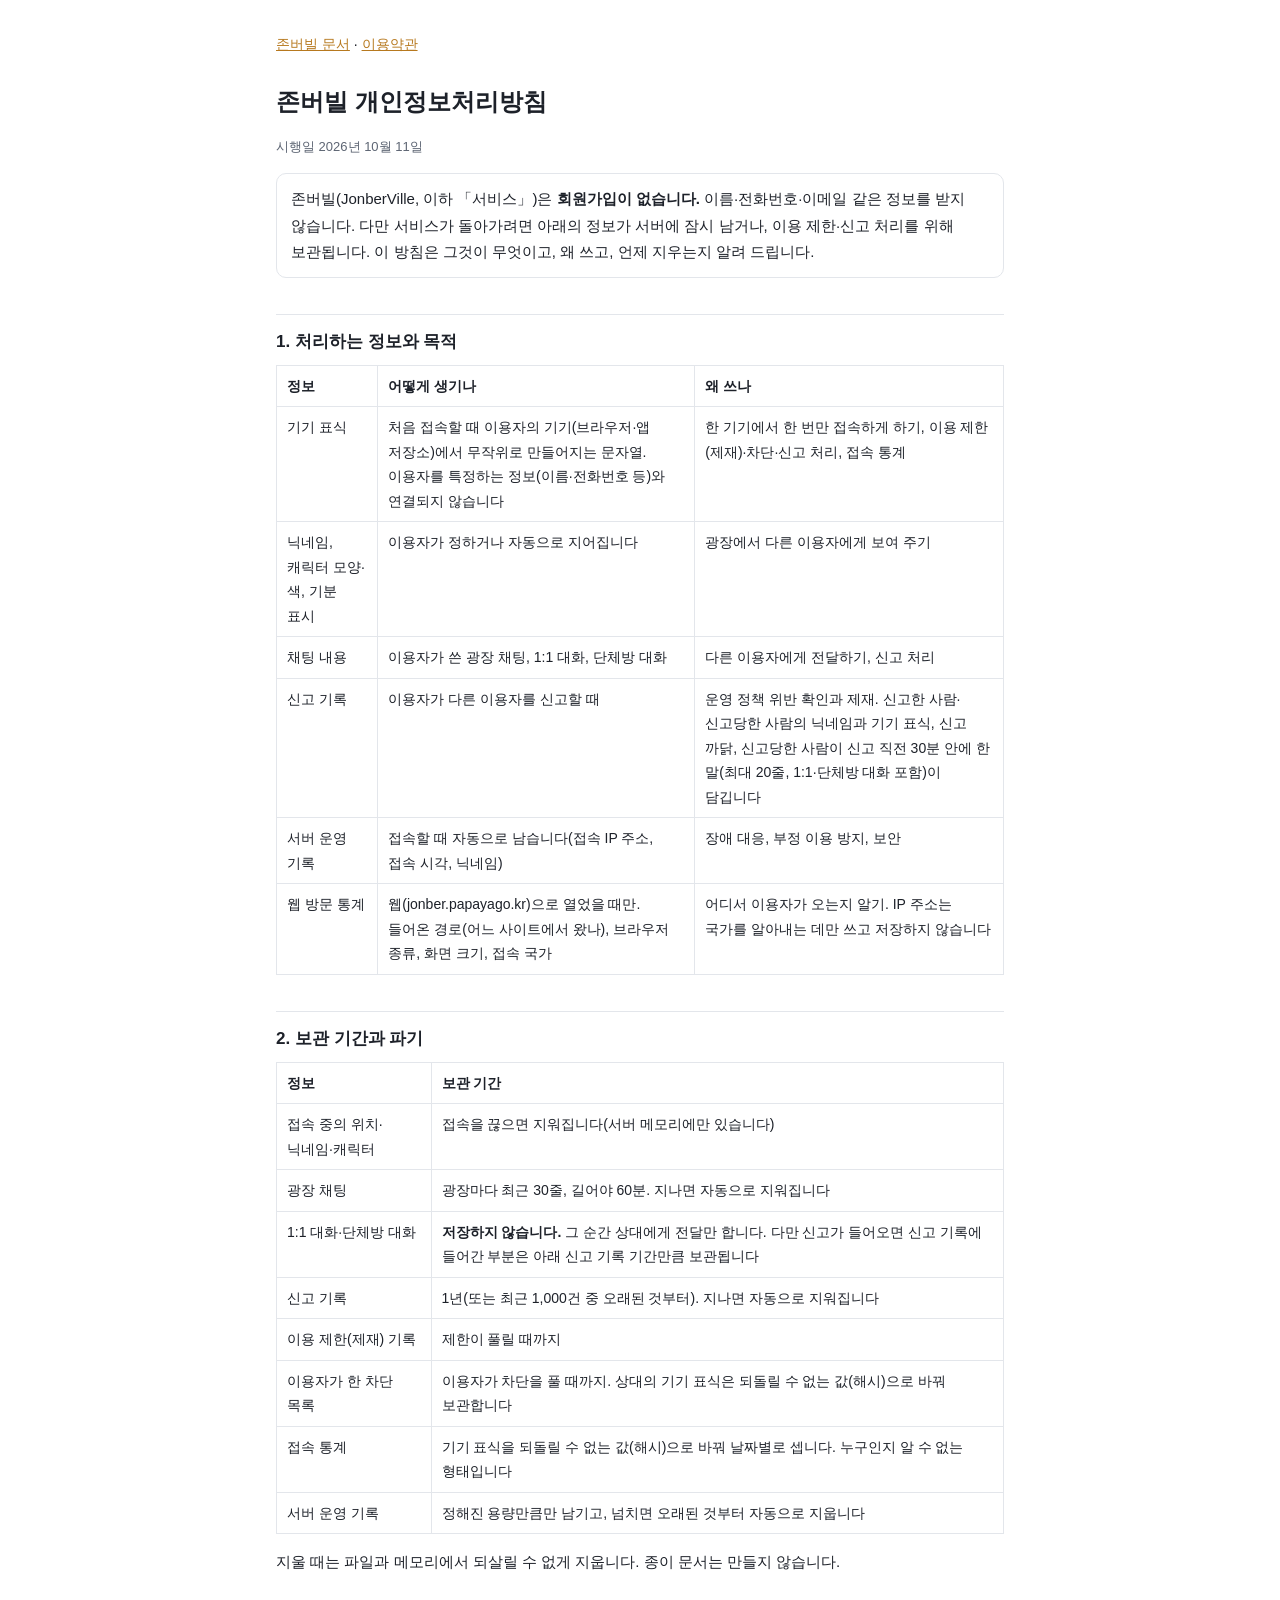
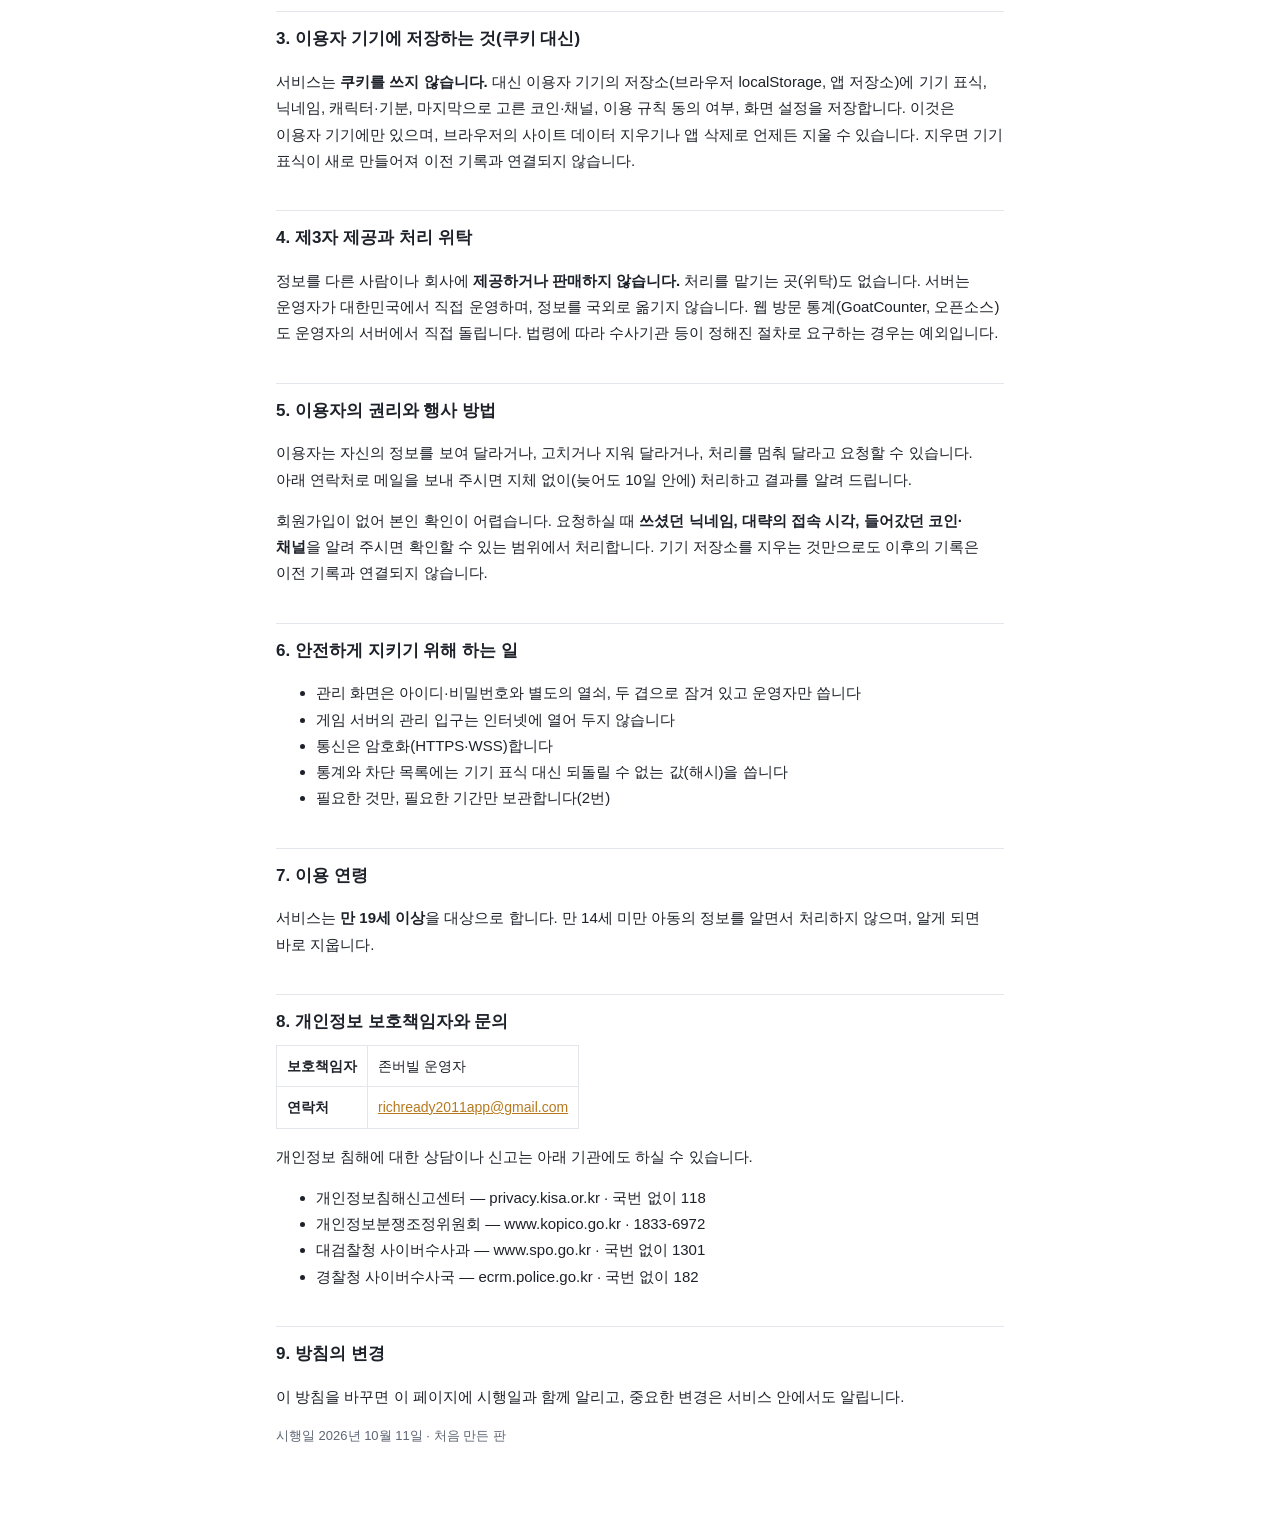
==== privacy.html @ bd095575 "존버빌 이용약관·개인정보처리방침 첫 판 (시행 2026-10-11) Co-Authored-By: Claude Opus 5.5 <noreply@anthropic.com>" ====
<!doctype html>
<html lang="ko">
<head>
<meta charset="utf-8">
<meta name="viewport" content="width=device-width, initial-scale=1">
<title>존버빌 개인정보처리방침</title>
<link rel="stylesheet" href="style.css">
</head>
<body>
<main>
<nav><a href="./">존버빌 문서</a> · <a href="terms.html">이용약관</a></nav>
<h1>존버빌 개인정보처리방침</h1>
<p class="meta">시행일 2026년 10월 11일</p>

<p class="lead">
존버빌(JonberVille, 이하 「서비스」)은 <b>회원가입이 없습니다.</b> 이름·전화번호·이메일 같은 정보를 받지 않습니다.
다만 서비스가 돌아가려면 아래의 정보가 서버에 잠시 남거나, 이용 제한·신고 처리를 위해 보관됩니다.
이 방침은 그것이 무엇이고, 왜 쓰고, 언제 지우는지 알려 드립니다.
</p>

<h2>1. 처리하는 정보와 목적</h2>
<table>
<tr><th>정보</th><th>어떻게 생기나</th><th>왜 쓰나</th></tr>
<tr><td>기기 표식</td><td>처음 접속할 때 이용자의 기기(브라우저·앱 저장소)에서 무작위로 만들어지는 문자열. 이용자를 특정하는 정보(이름·전화번호 등)와 연결되지 않습니다</td>
  <td>한 기기에서 한 번만 접속하게 하기, 이용 제한(제재)·차단·신고 처리, 접속 통계</td></tr>
<tr><td>닉네임, 캐릭터 모양·색, 기분 표시</td><td>이용자가 정하거나 자동으로 지어집니다</td><td>광장에서 다른 이용자에게 보여 주기</td></tr>
<tr><td>채팅 내용</td><td>이용자가 쓴 광장 채팅, 1:1 대화, 단체방 대화</td><td>다른 이용자에게 전달하기, 신고 처리</td></tr>
<tr><td>신고 기록</td><td>이용자가 다른 이용자를 신고할 때</td><td>운영 정책 위반 확인과 제재. 신고한 사람·신고당한 사람의 닉네임과 기기 표식, 신고 까닭, 신고당한 사람이 신고 직전 30분 안에 한 말(최대 20줄, 1:1·단체방 대화 포함)이 담깁니다</td></tr>
<tr><td>서버 운영 기록</td><td>접속할 때 자동으로 남습니다(접속 IP 주소, 접속 시각, 닉네임)</td><td>장애 대응, 부정 이용 방지, 보안</td></tr>
<tr><td>웹 방문 통계</td><td>웹(jonber.papayago.kr)으로 열었을 때만. 들어온 경로(어느 사이트에서 왔나), 브라우저 종류, 화면 크기, 접속 국가</td><td>어디서 이용자가 오는지 알기. IP 주소는 국가를 알아내는 데만 쓰고 저장하지 않습니다</td></tr>
</table>

<h2>2. 보관 기간과 파기</h2>
<table>
<tr><th>정보</th><th>보관 기간</th></tr>
<tr><td>접속 중의 위치·닉네임·캐릭터</td><td>접속을 끊으면 지워집니다(서버 메모리에만 있습니다)</td></tr>
<tr><td>광장 채팅</td><td>광장마다 최근 30줄, 길어야 60분. 지나면 자동으로 지워집니다</td></tr>
<tr><td>1:1 대화·단체방 대화</td><td><b>저장하지 않습니다.</b> 그 순간 상대에게 전달만 합니다. 다만 신고가 들어오면 신고 기록에 들어간 부분은 아래 신고 기록 기간만큼 보관됩니다</td></tr>
<tr><td>신고 기록</td><td>1년(또는 최근 1,000건 중 오래된 것부터). 지나면 자동으로 지워집니다</td></tr>
<tr><td>이용 제한(제재) 기록</td><td>제한이 풀릴 때까지</td></tr>
<tr><td>이용자가 한 차단 목록</td><td>이용자가 차단을 풀 때까지. 상대의 기기 표식은 되돌릴 수 없는 값(해시)으로 바꿔 보관합니다</td></tr>
<tr><td>접속 통계</td><td>기기 표식을 되돌릴 수 없는 값(해시)으로 바꿔 날짜별로 셉니다. 누구인지 알 수 없는 형태입니다</td></tr>
<tr><td>서버 운영 기록</td><td>정해진 용량만큼만 남기고, 넘치면 오래된 것부터 자동으로 지웁니다</td></tr>
</table>
<p>지울 때는 파일과 메모리에서 되살릴 수 없게 지웁니다. 종이 문서는 만들지 않습니다.</p>

<h2>3. 이용자 기기에 저장하는 것(쿠키 대신)</h2>
<p>서비스는 <b>쿠키를 쓰지 않습니다.</b> 대신 이용자 기기의 저장소(브라우저 localStorage, 앱 저장소)에
기기 표식, 닉네임, 캐릭터·기분, 마지막으로 고른 코인·채널, 이용 규칙 동의 여부, 화면 설정을 저장합니다.
이것은 이용자 기기에만 있으며, 브라우저의 사이트 데이터 지우기나 앱 삭제로 언제든 지울 수 있습니다.
지우면 기기 표식이 새로 만들어져 이전 기록과 연결되지 않습니다.</p>

<h2>4. 제3자 제공과 처리 위탁</h2>
<p>정보를 다른 사람이나 회사에 <b>제공하거나 판매하지 않습니다.</b> 처리를 맡기는 곳(위탁)도 없습니다.
서버는 운영자가 대한민국에서 직접 운영하며, 정보를 국외로 옮기지 않습니다.
웹 방문 통계(GoatCounter, 오픈소스)도 운영자의 서버에서 직접 돌립니다.
법령에 따라 수사기관 등이 정해진 절차로 요구하는 경우는 예외입니다.</p>

<h2>5. 이용자의 권리와 행사 방법</h2>
<p>이용자는 자신의 정보를 보여 달라거나, 고치거나 지워 달라거나, 처리를 멈춰 달라고 요청할 수 있습니다.
아래 연락처로 메일을 보내 주시면 지체 없이(늦어도 10일 안에) 처리하고 결과를 알려 드립니다.</p>
<p>회원가입이 없어 본인 확인이 어렵습니다. 요청하실 때 <b>쓰셨던 닉네임, 대략의 접속 시각, 들어갔던 코인·채널</b>을
알려 주시면 확인할 수 있는 범위에서 처리합니다. 기기 저장소를 지우는 것만으로도 이후의 기록은 이전 기록과 연결되지 않습니다.</p>

<h2>6. 안전하게 지키기 위해 하는 일</h2>
<ul>
<li>관리 화면은 아이디·비밀번호와 별도의 열쇠, 두 겹으로 잠겨 있고 운영자만 씁니다</li>
<li>게임 서버의 관리 입구는 인터넷에 열어 두지 않습니다</li>
<li>통신은 암호화(HTTPS·WSS)합니다</li>
<li>통계와 차단 목록에는 기기 표식 대신 되돌릴 수 없는 값(해시)을 씁니다</li>
<li>필요한 것만, 필요한 기간만 보관합니다(2번)</li>
</ul>

<h2>7. 이용 연령</h2>
<p>서비스는 <b>만 19세 이상</b>을 대상으로 합니다. 만 14세 미만 아동의 정보를 알면서 처리하지 않으며, 알게 되면 바로 지웁니다.</p>

<h2>8. 개인정보 보호책임자와 문의</h2>
<table>
<tr><th>보호책임자</th><td>존버빌 운영자</td></tr>
<tr><th>연락처</th><td><a href="mailto:richready2011app@gmail.com">richready2011app@gmail.com</a></td></tr>
</table>
<p>개인정보 침해에 대한 상담이나 신고는 아래 기관에도 하실 수 있습니다.</p>
<ul>
<li>개인정보침해신고센터 — privacy.kisa.or.kr · 국번 없이 118</li>
<li>개인정보분쟁조정위원회 — www.kopico.go.kr · 1833-6972</li>
<li>대검찰청 사이버수사과 — www.spo.go.kr · 국번 없이 1301</li>
<li>경찰청 사이버수사국 — ecrm.police.go.kr · 국번 없이 182</li>
</ul>

<h2>9. 방침의 변경</h2>
<p>이 방침을 바꾸면 이 페이지에 시행일과 함께 알리고, 중요한 변경은 서비스 안에서도 알립니다.</p>
<p class="meta">시행일 2026년 10월 11일 · 처음 만든 판</p>
</main>
</body>
</html>
---- style.css ----
:root {
  --bg: #ffffff;
  --text: #1d2129;
  --muted: #5d6573;
  --line: #e3e6eb;
  --accent: #b7791f;
  color-scheme: light dark;
}
@media (prefers-color-scheme: dark) {
  :root {
    --bg: #11141a;
    --text: #e6e8ec;
    --muted: #9aa3b2;
    --line: #2a2f3a;
    --accent: #f5b73d;
  }
}
* {
  box-sizing: border-box;
}
body {
  margin: 0;
  background: var(--bg);
  color: var(--text);
  font: 15px/1.75 -apple-system, BlinkMacSystemFont, 'Apple SD Gothic Neo', 'Noto Sans KR', 'Malgun Gothic', sans-serif;
  word-break: keep-all;
}
main {
  max-width: 760px;
  margin: 0 auto;
  padding: 32px 16px 64px;
}
h1 {
  margin: 0 0 4px;
  font-size: 24px;
}
h2 {
  margin: 36px 0 8px;
  padding-top: 12px;
  border-top: 1px solid var(--line);
  font-size: 17px;
}
.meta {
  color: var(--muted);
  font-size: 13px;
}
a {
  color: var(--accent);
}
table {
  width: 100%;
  border-collapse: collapse;
  font-size: 14px;
  display: block;
  overflow-x: auto;
}
th,
td {
  padding: 8px 10px;
  border: 1px solid var(--line);
  text-align: left;
  vertical-align: top;
}
th {
  white-space: nowrap;
}
.lead {
  padding: 12px 14px;
  border: 1px solid var(--line);
  border-radius: 10px;
}
nav {
  margin-bottom: 24px;
  font-size: 14px;
}
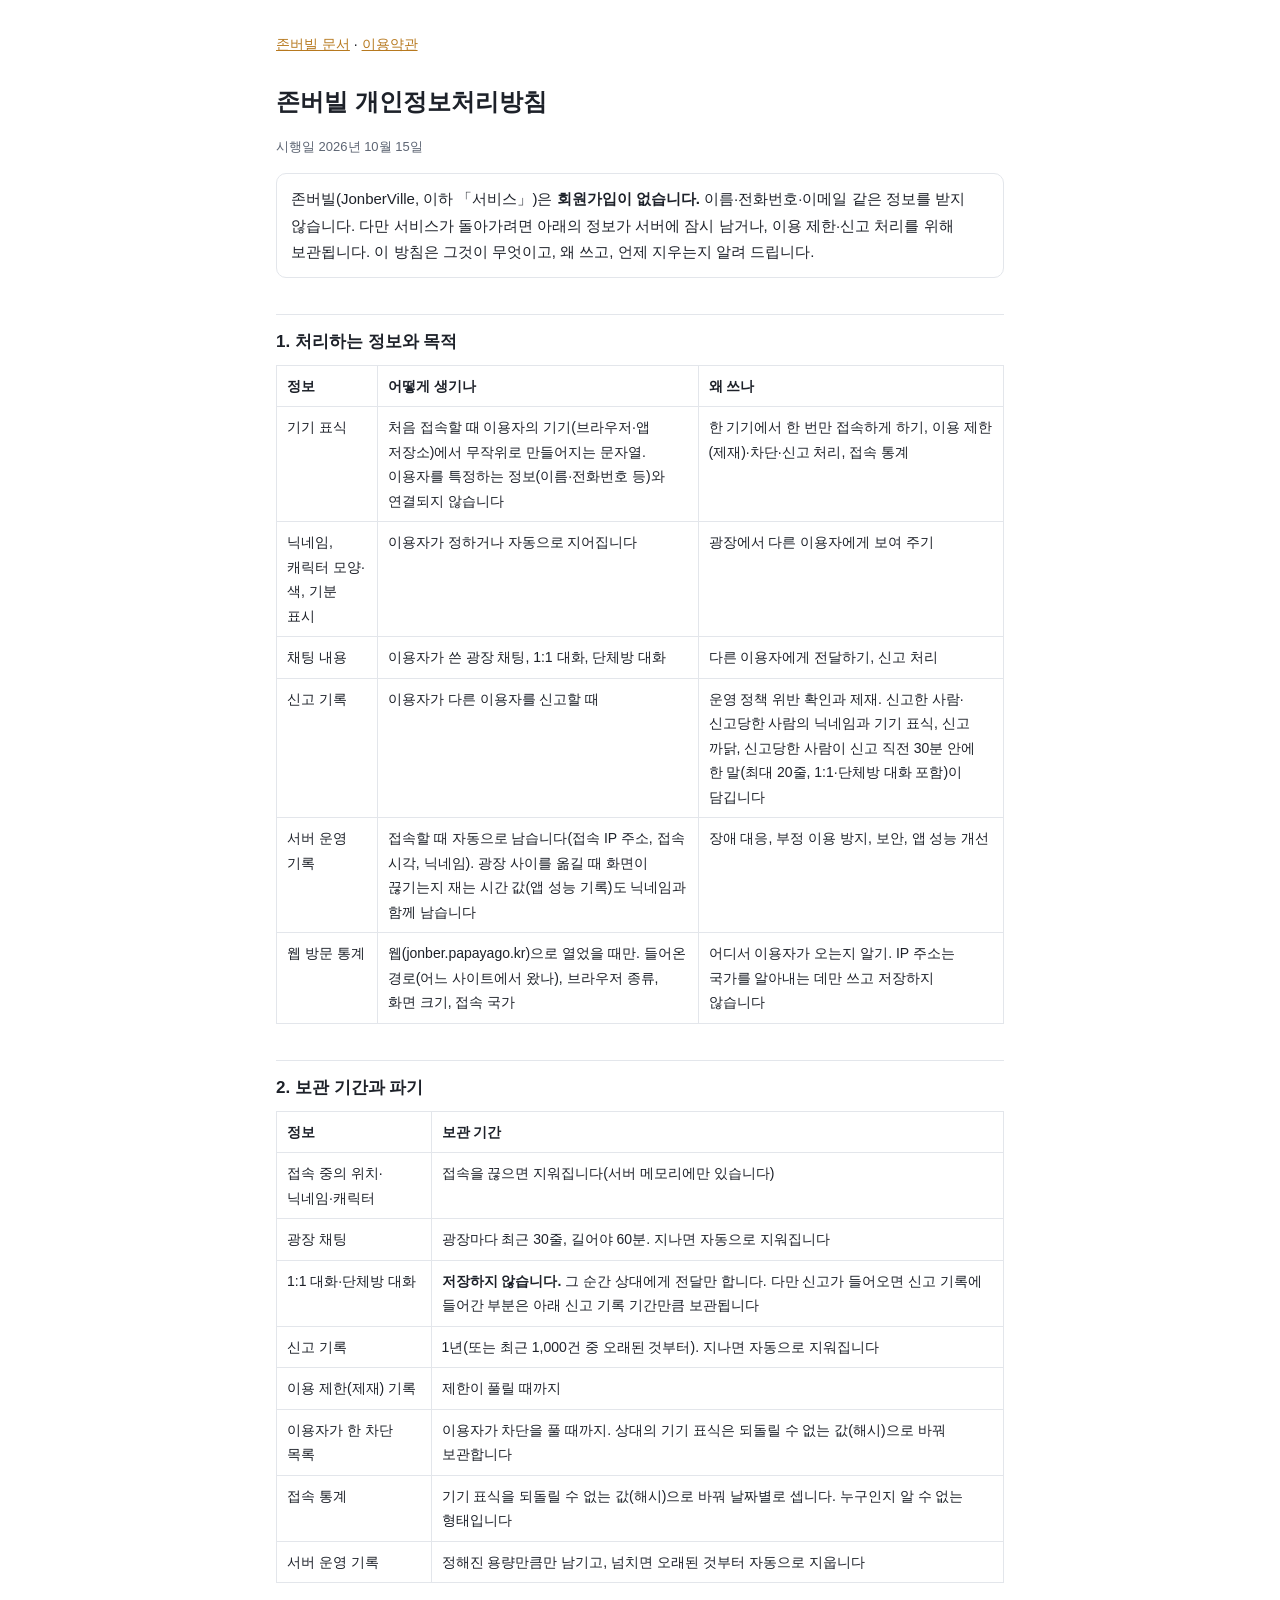
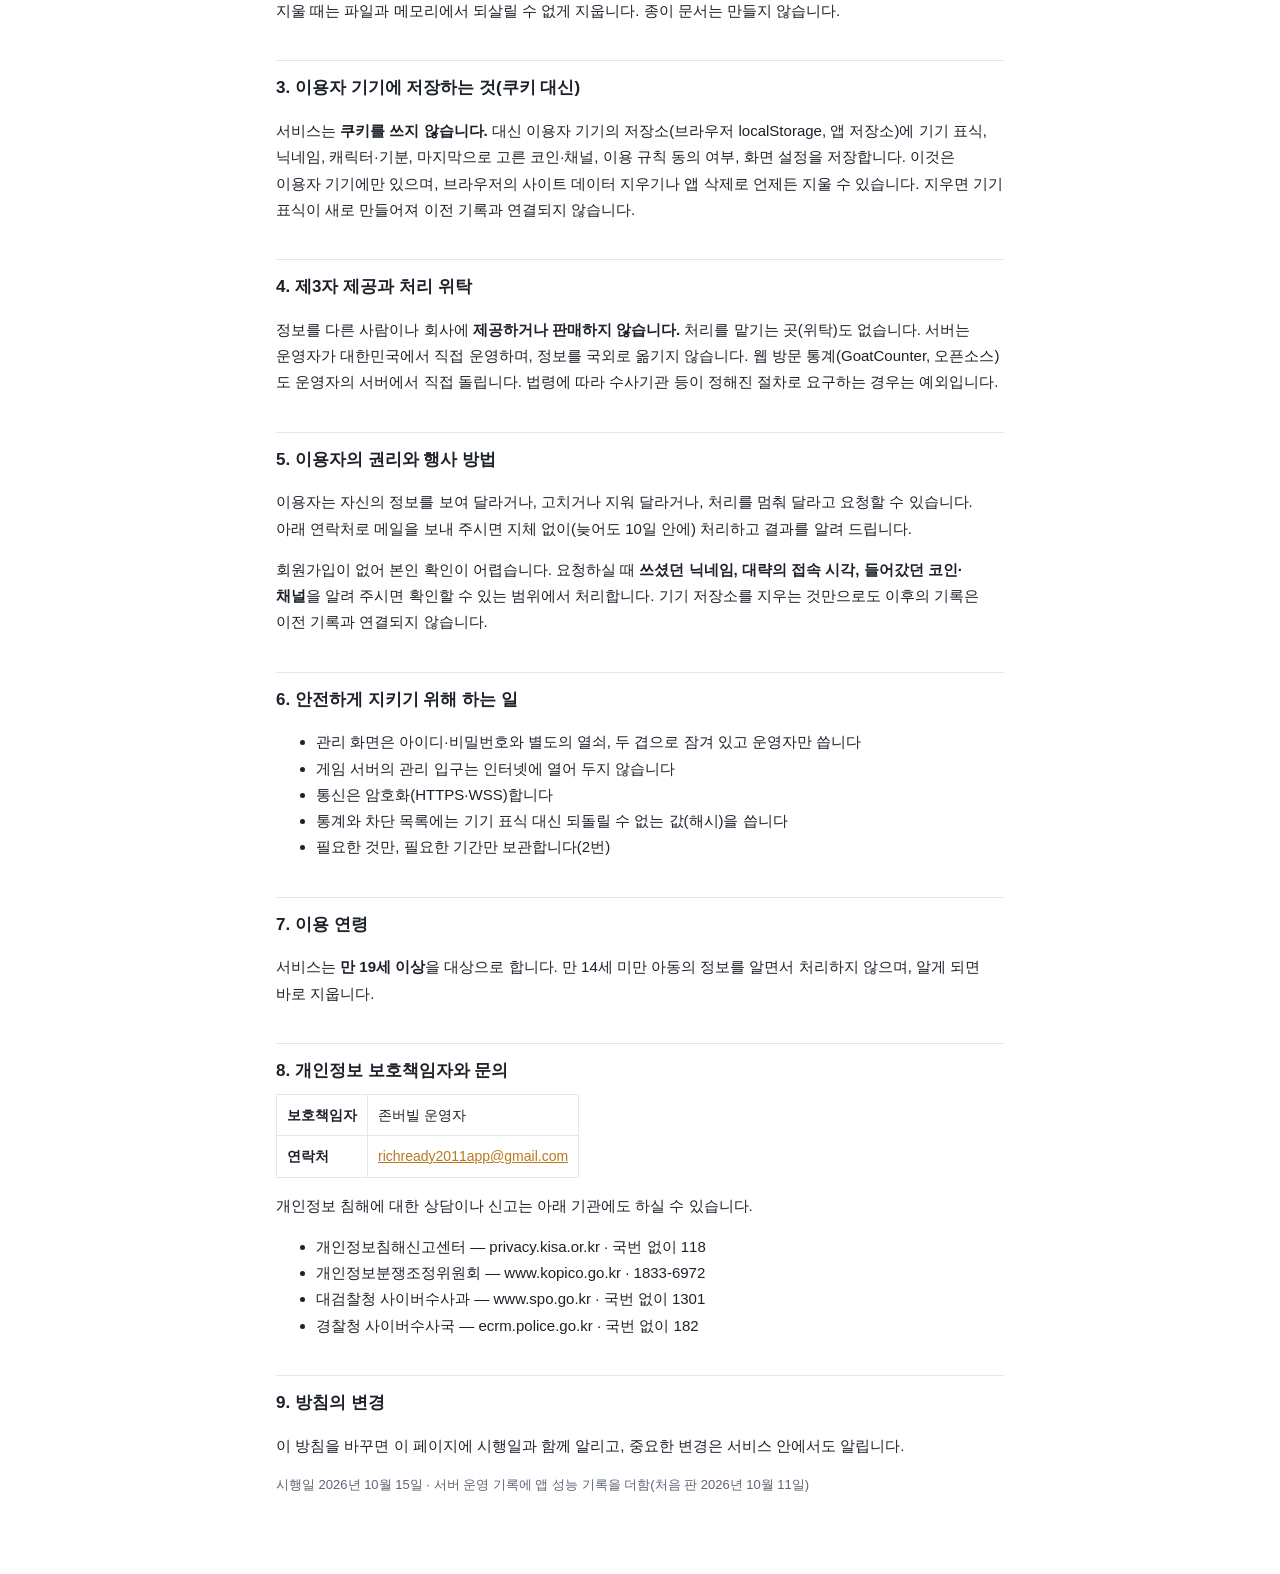
==== commit f4835389: "방침: 서버 운영 기록에 앱 성능 기록(광장 옮길 때 화면 끊김 시간 값)을 더한다 — 시행 2026-10-15 Co-Authored-By: Claude Opus 5.5 <nore" ====
--- a/privacy.html
+++ b/privacy.html
@@ -10,7 +10,7 @@
 <main>
 <nav><a href="./">존버빌 문서</a> · <a href="terms.html">이용약관</a></nav>
 <h1>존버빌 개인정보처리방침</h1>
-<p class="meta">시행일 2026년 10월 11일</p>
+<p class="meta">시행일 2026년 10월 15일</p>
 
 <p class="lead">
 존버빌(JonberVille, 이하 「서비스」)은 <b>회원가입이 없습니다.</b> 이름·전화번호·이메일 같은 정보를 받지 않습니다.
@@ -26,7 +26,7 @@
 <tr><td>닉네임, 캐릭터 모양·색, 기분 표시</td><td>이용자가 정하거나 자동으로 지어집니다</td><td>광장에서 다른 이용자에게 보여 주기</td></tr>
 <tr><td>채팅 내용</td><td>이용자가 쓴 광장 채팅, 1:1 대화, 단체방 대화</td><td>다른 이용자에게 전달하기, 신고 처리</td></tr>
 <tr><td>신고 기록</td><td>이용자가 다른 이용자를 신고할 때</td><td>운영 정책 위반 확인과 제재. 신고한 사람·신고당한 사람의 닉네임과 기기 표식, 신고 까닭, 신고당한 사람이 신고 직전 30분 안에 한 말(최대 20줄, 1:1·단체방 대화 포함)이 담깁니다</td></tr>
-<tr><td>서버 운영 기록</td><td>접속할 때 자동으로 남습니다(접속 IP 주소, 접속 시각, 닉네임)</td><td>장애 대응, 부정 이용 방지, 보안</td></tr>
+<tr><td>서버 운영 기록</td><td>접속할 때 자동으로 남습니다(접속 IP 주소, 접속 시각, 닉네임). 광장 사이를 옮길 때 화면이 끊기는지 재는 시간 값(앱 성능 기록)도 닉네임과 함께 남습니다</td><td>장애 대응, 부정 이용 방지, 보안, 앱 성능 개선</td></tr>
 <tr><td>웹 방문 통계</td><td>웹(jonber.papayago.kr)으로 열었을 때만. 들어온 경로(어느 사이트에서 왔나), 브라우저 종류, 화면 크기, 접속 국가</td><td>어디서 이용자가 오는지 알기. IP 주소는 국가를 알아내는 데만 쓰고 저장하지 않습니다</td></tr>
 </table>
 
@@ -89,7 +89,7 @@
 
 <h2>9. 방침의 변경</h2>
 <p>이 방침을 바꾸면 이 페이지에 시행일과 함께 알리고, 중요한 변경은 서비스 안에서도 알립니다.</p>
-<p class="meta">시행일 2026년 10월 11일 · 처음 만든 판</p>
+<p class="meta">시행일 2026년 10월 15일 · 서버 운영 기록에 앱 성능 기록을 더함(처음 판 2026년 10월 11일)</p>
 </main>
 </body>
 </html>
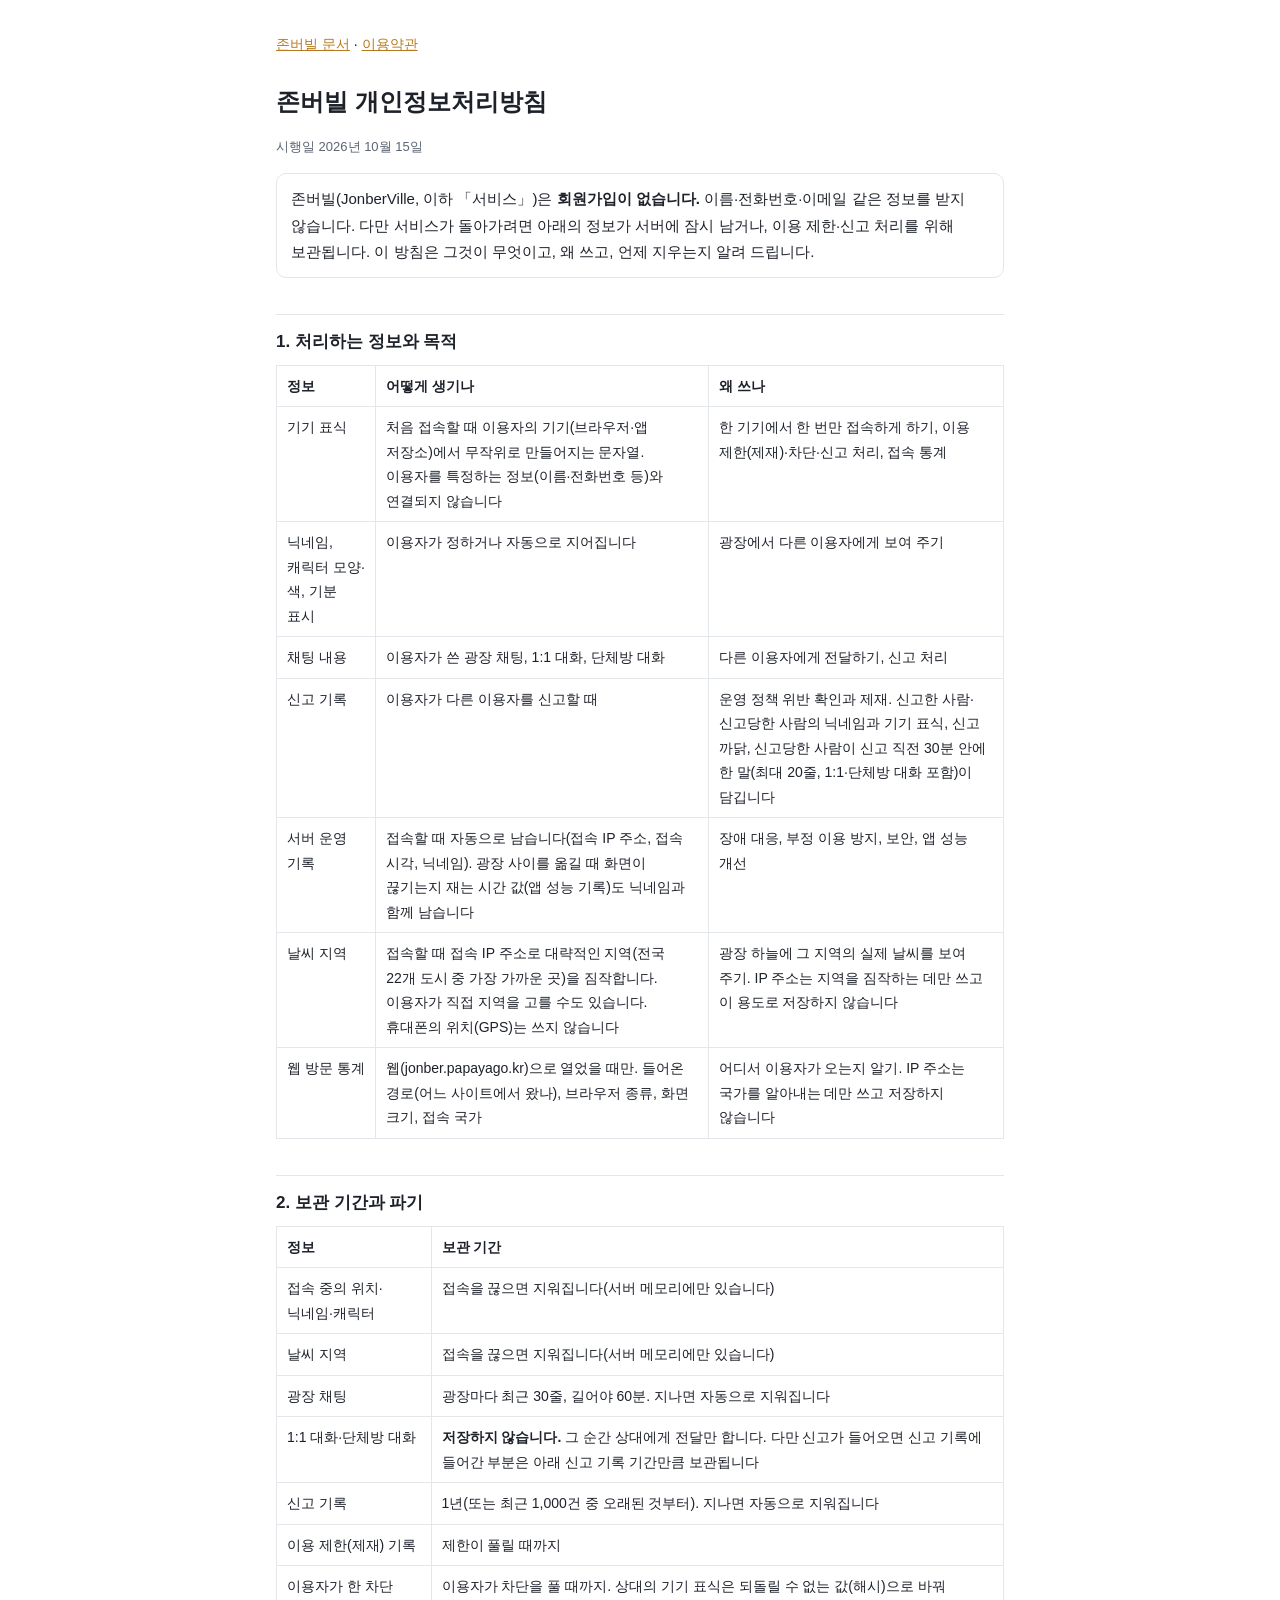
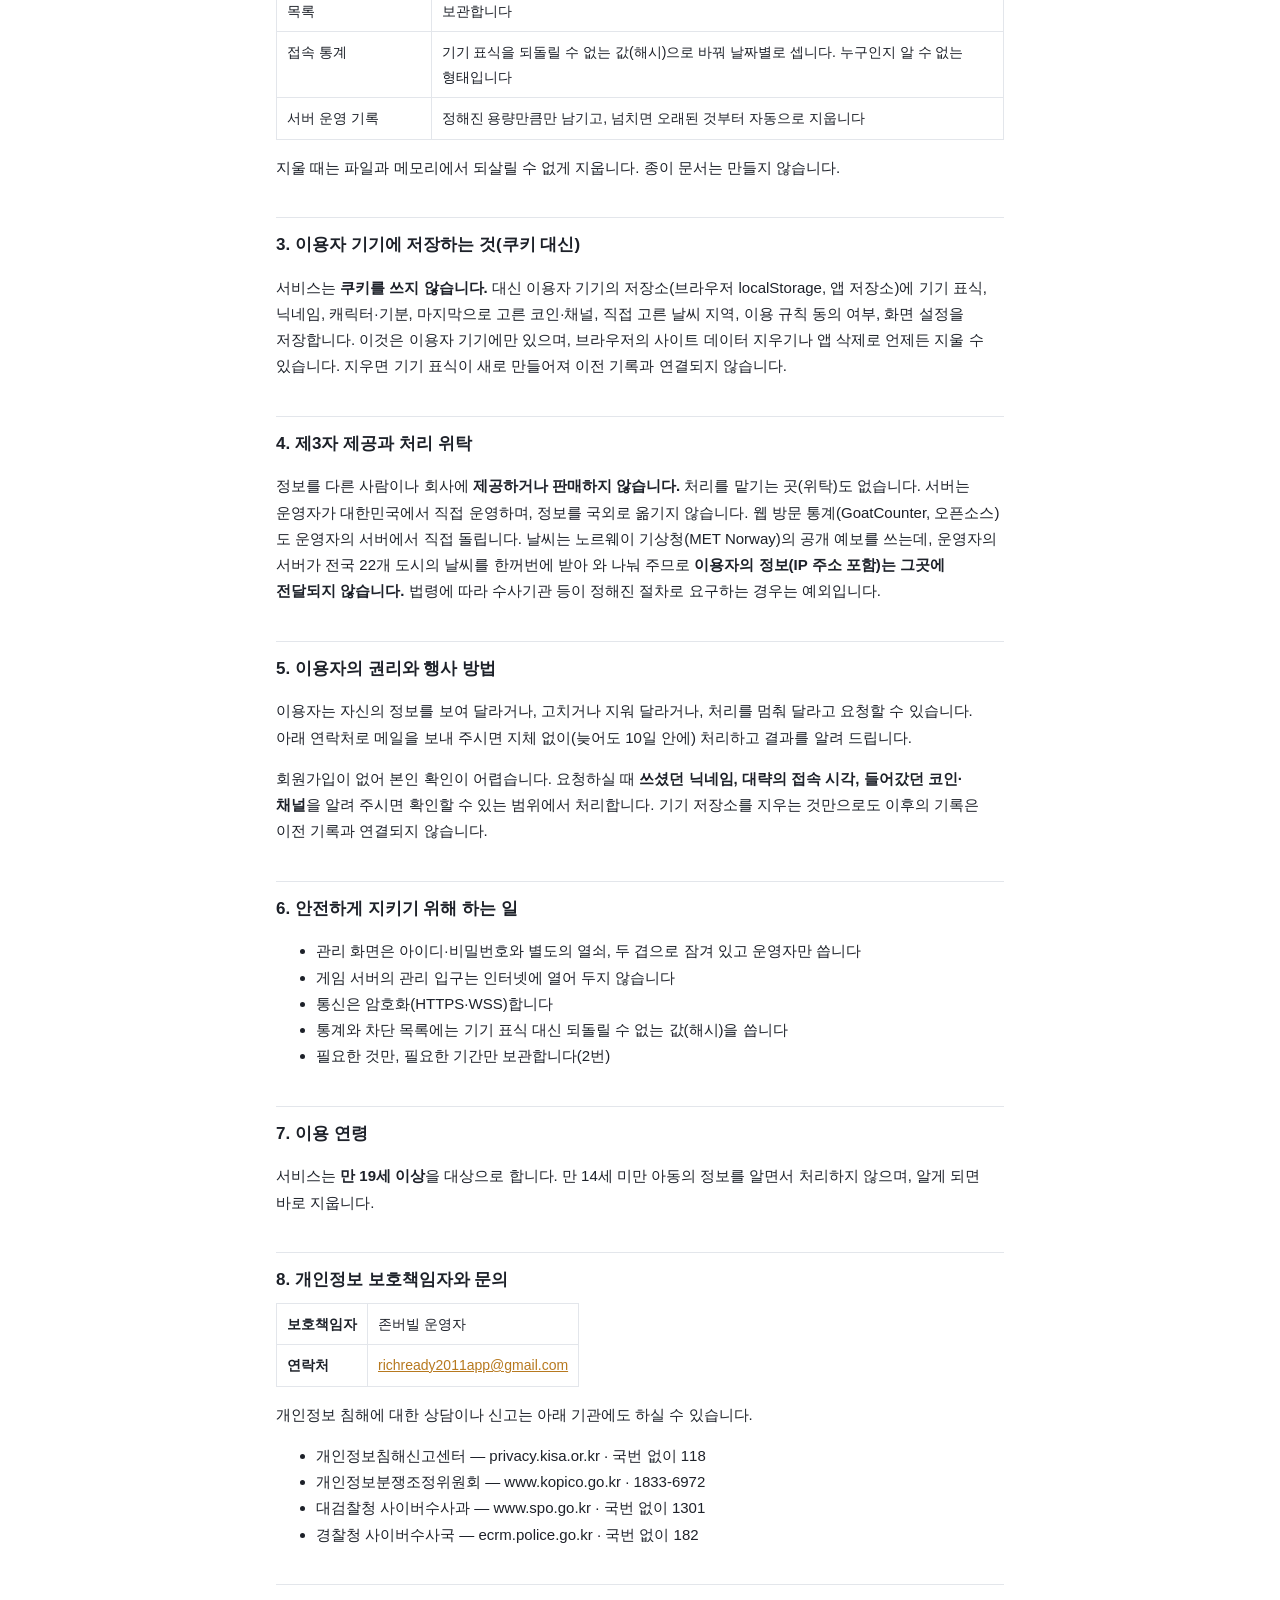
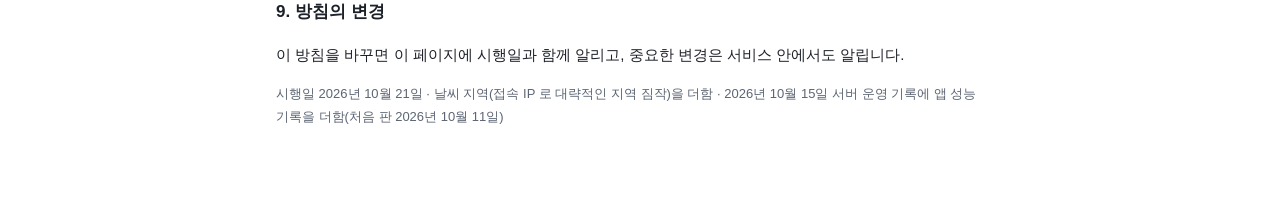
==== commit 4b154b0d: "방침: 날씨 지역(접속 IP 로 전국 22개 도시 중 하나 짐작, 저장 안 함, 날씨 업체에 이용자 정보 안 감)을 더한다 — 시행 2026-10-21 Co-Authored-By:" ====
--- a/privacy.html
+++ b/privacy.html
@@ -27,6 +27,7 @@
 <tr><td>채팅 내용</td><td>이용자가 쓴 광장 채팅, 1:1 대화, 단체방 대화</td><td>다른 이용자에게 전달하기, 신고 처리</td></tr>
 <tr><td>신고 기록</td><td>이용자가 다른 이용자를 신고할 때</td><td>운영 정책 위반 확인과 제재. 신고한 사람·신고당한 사람의 닉네임과 기기 표식, 신고 까닭, 신고당한 사람이 신고 직전 30분 안에 한 말(최대 20줄, 1:1·단체방 대화 포함)이 담깁니다</td></tr>
 <tr><td>서버 운영 기록</td><td>접속할 때 자동으로 남습니다(접속 IP 주소, 접속 시각, 닉네임). 광장 사이를 옮길 때 화면이 끊기는지 재는 시간 값(앱 성능 기록)도 닉네임과 함께 남습니다</td><td>장애 대응, 부정 이용 방지, 보안, 앱 성능 개선</td></tr>
+<tr><td>날씨 지역</td><td>접속할 때 접속 IP 주소로 대략적인 지역(전국 22개 도시 중 가장 가까운 곳)을 짐작합니다. 이용자가 직접 지역을 고를 수도 있습니다. 휴대폰의 위치(GPS)는 쓰지 않습니다</td><td>광장 하늘에 그 지역의 실제 날씨를 보여 주기. IP 주소는 지역을 짐작하는 데만 쓰고 이 용도로 저장하지 않습니다</td></tr>
 <tr><td>웹 방문 통계</td><td>웹(jonber.papayago.kr)으로 열었을 때만. 들어온 경로(어느 사이트에서 왔나), 브라우저 종류, 화면 크기, 접속 국가</td><td>어디서 이용자가 오는지 알기. IP 주소는 국가를 알아내는 데만 쓰고 저장하지 않습니다</td></tr>
 </table>
 
@@ -34,6 +35,7 @@
 <table>
 <tr><th>정보</th><th>보관 기간</th></tr>
 <tr><td>접속 중의 위치·닉네임·캐릭터</td><td>접속을 끊으면 지워집니다(서버 메모리에만 있습니다)</td></tr>
+<tr><td>날씨 지역</td><td>접속을 끊으면 지워집니다(서버 메모리에만 있습니다)</td></tr>
 <tr><td>광장 채팅</td><td>광장마다 최근 30줄, 길어야 60분. 지나면 자동으로 지워집니다</td></tr>
 <tr><td>1:1 대화·단체방 대화</td><td><b>저장하지 않습니다.</b> 그 순간 상대에게 전달만 합니다. 다만 신고가 들어오면 신고 기록에 들어간 부분은 아래 신고 기록 기간만큼 보관됩니다</td></tr>
 <tr><td>신고 기록</td><td>1년(또는 최근 1,000건 중 오래된 것부터). 지나면 자동으로 지워집니다</td></tr>
@@ -46,7 +48,7 @@
 
 <h2>3. 이용자 기기에 저장하는 것(쿠키 대신)</h2>
 <p>서비스는 <b>쿠키를 쓰지 않습니다.</b> 대신 이용자 기기의 저장소(브라우저 localStorage, 앱 저장소)에
-기기 표식, 닉네임, 캐릭터·기분, 마지막으로 고른 코인·채널, 이용 규칙 동의 여부, 화면 설정을 저장합니다.
+기기 표식, 닉네임, 캐릭터·기분, 마지막으로 고른 코인·채널, 직접 고른 날씨 지역, 이용 규칙 동의 여부, 화면 설정을 저장합니다.
 이것은 이용자 기기에만 있으며, 브라우저의 사이트 데이터 지우기나 앱 삭제로 언제든 지울 수 있습니다.
 지우면 기기 표식이 새로 만들어져 이전 기록과 연결되지 않습니다.</p>
 
@@ -54,6 +56,8 @@
 <p>정보를 다른 사람이나 회사에 <b>제공하거나 판매하지 않습니다.</b> 처리를 맡기는 곳(위탁)도 없습니다.
 서버는 운영자가 대한민국에서 직접 운영하며, 정보를 국외로 옮기지 않습니다.
 웹 방문 통계(GoatCounter, 오픈소스)도 운영자의 서버에서 직접 돌립니다.
+날씨는 노르웨이 기상청(MET Norway)의 공개 예보를 쓰는데, 운영자의 서버가 전국 22개 도시의 날씨를 한꺼번에 받아 와
+나눠 주므로 <b>이용자의 정보(IP 주소 포함)는 그곳에 전달되지 않습니다.</b>
 법령에 따라 수사기관 등이 정해진 절차로 요구하는 경우는 예외입니다.</p>
 
 <h2>5. 이용자의 권리와 행사 방법</h2>
@@ -89,7 +93,7 @@
 
 <h2>9. 방침의 변경</h2>
 <p>이 방침을 바꾸면 이 페이지에 시행일과 함께 알리고, 중요한 변경은 서비스 안에서도 알립니다.</p>
-<p class="meta">시행일 2026년 10월 15일 · 서버 운영 기록에 앱 성능 기록을 더함(처음 판 2026년 10월 11일)</p>
+<p class="meta">시행일 2026년 10월 21일 · 날씨 지역(접속 IP 로 대략적인 지역 짐작)을 더함 · 2026년 10월 15일 서버 운영 기록에 앱 성능 기록을 더함(처음 판 2026년 10월 11일)</p>
 </main>
 </body>
 </html>
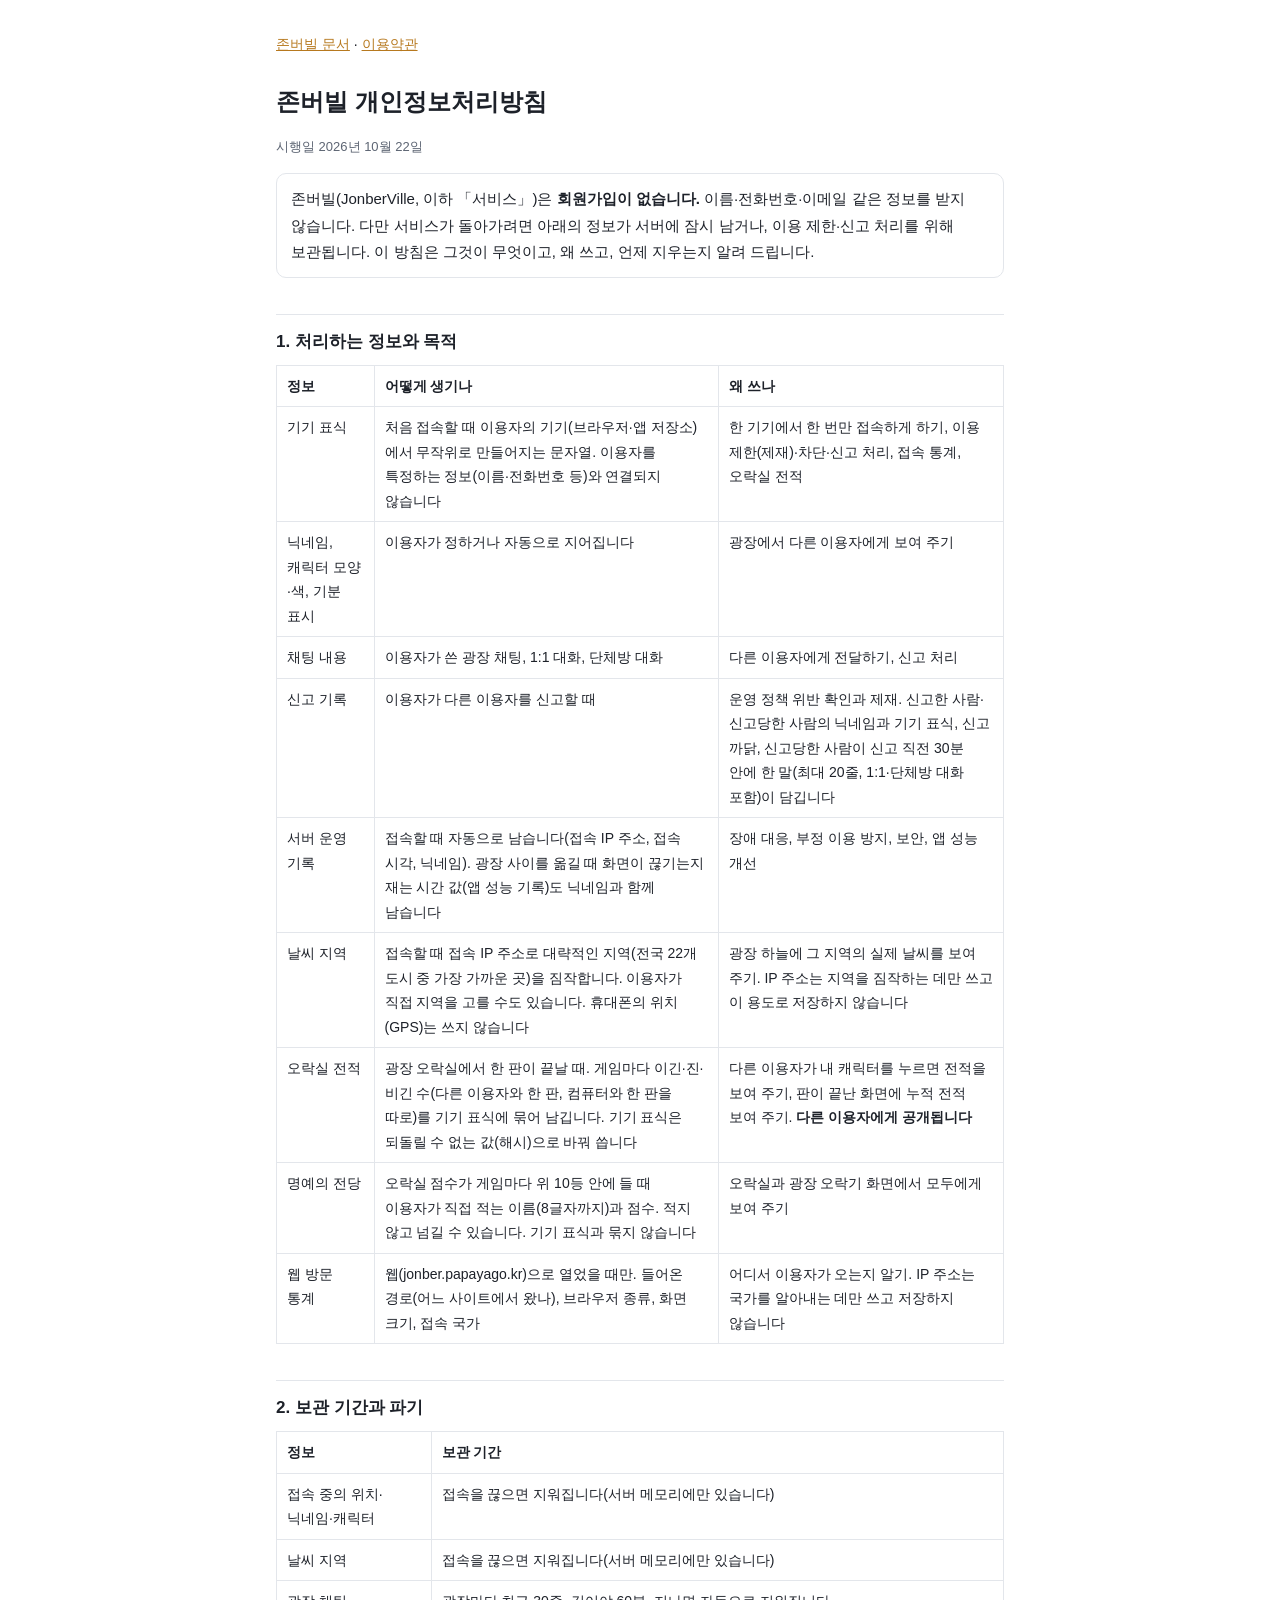
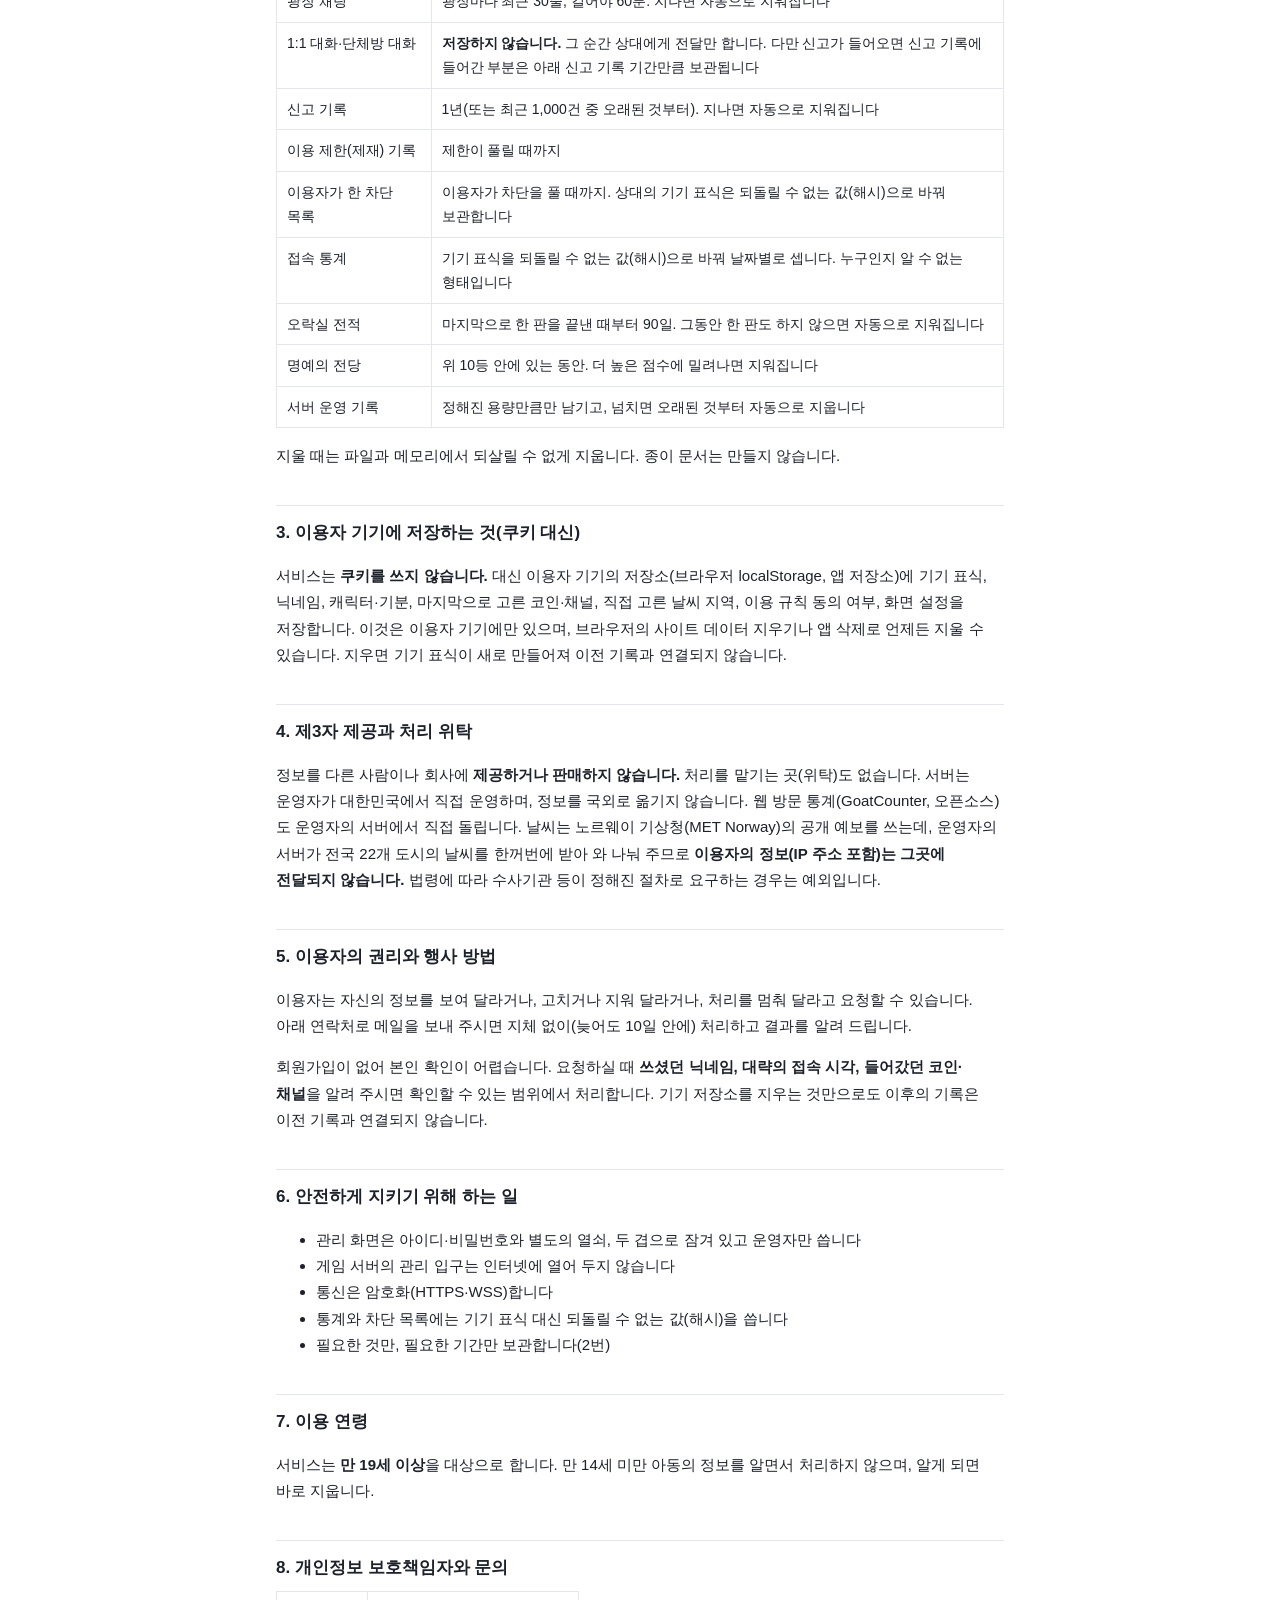
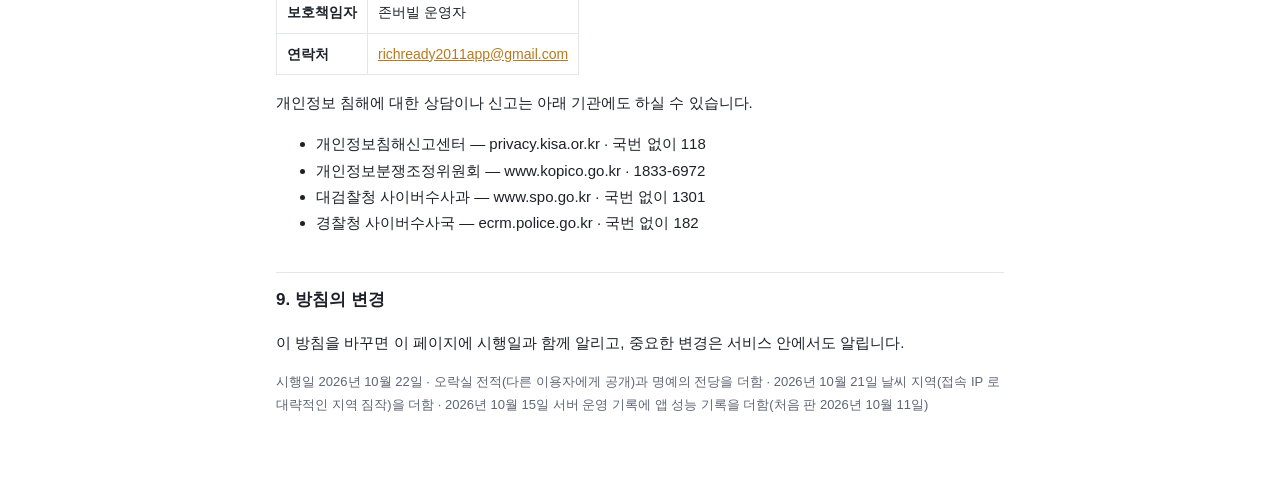
==== commit 431147c0: "방침: 오락실 전적(기기 표식의 해시에 묶음, 다른 이용자에게 공개, 마지막 판 뒤 90일)과 명예의 전당(이름 8글자·점수, 위 10등 안에 있는 동안)을 더한다 — 시행 202" ====
--- a/privacy.html
+++ b/privacy.html
@@ -10,7 +10,7 @@
 <main>
 <nav><a href="./">존버빌 문서</a> · <a href="terms.html">이용약관</a></nav>
 <h1>존버빌 개인정보처리방침</h1>
-<p class="meta">시행일 2026년 10월 15일</p>
+<p class="meta">시행일 2026년 10월 22일</p>
 
 <p class="lead">
 존버빌(JonberVille, 이하 「서비스」)은 <b>회원가입이 없습니다.</b> 이름·전화번호·이메일 같은 정보를 받지 않습니다.
@@ -22,12 +22,14 @@
 <table>
 <tr><th>정보</th><th>어떻게 생기나</th><th>왜 쓰나</th></tr>
 <tr><td>기기 표식</td><td>처음 접속할 때 이용자의 기기(브라우저·앱 저장소)에서 무작위로 만들어지는 문자열. 이용자를 특정하는 정보(이름·전화번호 등)와 연결되지 않습니다</td>
-  <td>한 기기에서 한 번만 접속하게 하기, 이용 제한(제재)·차단·신고 처리, 접속 통계</td></tr>
+  <td>한 기기에서 한 번만 접속하게 하기, 이용 제한(제재)·차단·신고 처리, 접속 통계, 오락실 전적</td></tr>
 <tr><td>닉네임, 캐릭터 모양·색, 기분 표시</td><td>이용자가 정하거나 자동으로 지어집니다</td><td>광장에서 다른 이용자에게 보여 주기</td></tr>
 <tr><td>채팅 내용</td><td>이용자가 쓴 광장 채팅, 1:1 대화, 단체방 대화</td><td>다른 이용자에게 전달하기, 신고 처리</td></tr>
 <tr><td>신고 기록</td><td>이용자가 다른 이용자를 신고할 때</td><td>운영 정책 위반 확인과 제재. 신고한 사람·신고당한 사람의 닉네임과 기기 표식, 신고 까닭, 신고당한 사람이 신고 직전 30분 안에 한 말(최대 20줄, 1:1·단체방 대화 포함)이 담깁니다</td></tr>
 <tr><td>서버 운영 기록</td><td>접속할 때 자동으로 남습니다(접속 IP 주소, 접속 시각, 닉네임). 광장 사이를 옮길 때 화면이 끊기는지 재는 시간 값(앱 성능 기록)도 닉네임과 함께 남습니다</td><td>장애 대응, 부정 이용 방지, 보안, 앱 성능 개선</td></tr>
 <tr><td>날씨 지역</td><td>접속할 때 접속 IP 주소로 대략적인 지역(전국 22개 도시 중 가장 가까운 곳)을 짐작합니다. 이용자가 직접 지역을 고를 수도 있습니다. 휴대폰의 위치(GPS)는 쓰지 않습니다</td><td>광장 하늘에 그 지역의 실제 날씨를 보여 주기. IP 주소는 지역을 짐작하는 데만 쓰고 이 용도로 저장하지 않습니다</td></tr>
+<tr><td>오락실 전적</td><td>광장 오락실에서 한 판이 끝날 때. 게임마다 이긴·진·비긴 수(다른 이용자와 한 판, 컴퓨터와 한 판을 따로)를 기기 표식에 묶어 남깁니다. 기기 표식은 되돌릴 수 없는 값(해시)으로 바꿔 씁니다</td><td>다른 이용자가 내 캐릭터를 누르면 전적을 보여 주기, 판이 끝난 화면에 누적 전적 보여 주기. <b>다른 이용자에게 공개됩니다</b></td></tr>
+<tr><td>명예의 전당</td><td>오락실 점수가 게임마다 위 10등 안에 들 때 이용자가 직접 적는 이름(8글자까지)과 점수. 적지 않고 넘길 수 있습니다. 기기 표식과 묶지 않습니다</td><td>오락실과 광장 오락기 화면에서 모두에게 보여 주기</td></tr>
 <tr><td>웹 방문 통계</td><td>웹(jonber.papayago.kr)으로 열었을 때만. 들어온 경로(어느 사이트에서 왔나), 브라우저 종류, 화면 크기, 접속 국가</td><td>어디서 이용자가 오는지 알기. IP 주소는 국가를 알아내는 데만 쓰고 저장하지 않습니다</td></tr>
 </table>
 
@@ -42,6 +44,8 @@
 <tr><td>이용 제한(제재) 기록</td><td>제한이 풀릴 때까지</td></tr>
 <tr><td>이용자가 한 차단 목록</td><td>이용자가 차단을 풀 때까지. 상대의 기기 표식은 되돌릴 수 없는 값(해시)으로 바꿔 보관합니다</td></tr>
 <tr><td>접속 통계</td><td>기기 표식을 되돌릴 수 없는 값(해시)으로 바꿔 날짜별로 셉니다. 누구인지 알 수 없는 형태입니다</td></tr>
+<tr><td>오락실 전적</td><td>마지막으로 한 판을 끝낸 때부터 90일. 그동안 한 판도 하지 않으면 자동으로 지워집니다</td></tr>
+<tr><td>명예의 전당</td><td>위 10등 안에 있는 동안. 더 높은 점수에 밀려나면 지워집니다</td></tr>
 <tr><td>서버 운영 기록</td><td>정해진 용량만큼만 남기고, 넘치면 오래된 것부터 자동으로 지웁니다</td></tr>
 </table>
 <p>지울 때는 파일과 메모리에서 되살릴 수 없게 지웁니다. 종이 문서는 만들지 않습니다.</p>
@@ -93,7 +97,7 @@
 
 <h2>9. 방침의 변경</h2>
 <p>이 방침을 바꾸면 이 페이지에 시행일과 함께 알리고, 중요한 변경은 서비스 안에서도 알립니다.</p>
-<p class="meta">시행일 2026년 10월 21일 · 날씨 지역(접속 IP 로 대략적인 지역 짐작)을 더함 · 2026년 10월 15일 서버 운영 기록에 앱 성능 기록을 더함(처음 판 2026년 10월 11일)</p>
+<p class="meta">시행일 2026년 10월 22일 · 오락실 전적(다른 이용자에게 공개)과 명예의 전당을 더함 · 2026년 10월 21일 날씨 지역(접속 IP 로 대략적인 지역 짐작)을 더함 · 2026년 10월 15일 서버 운영 기록에 앱 성능 기록을 더함(처음 판 2026년 10월 11일)</p>
 </main>
 </body>
 </html>
